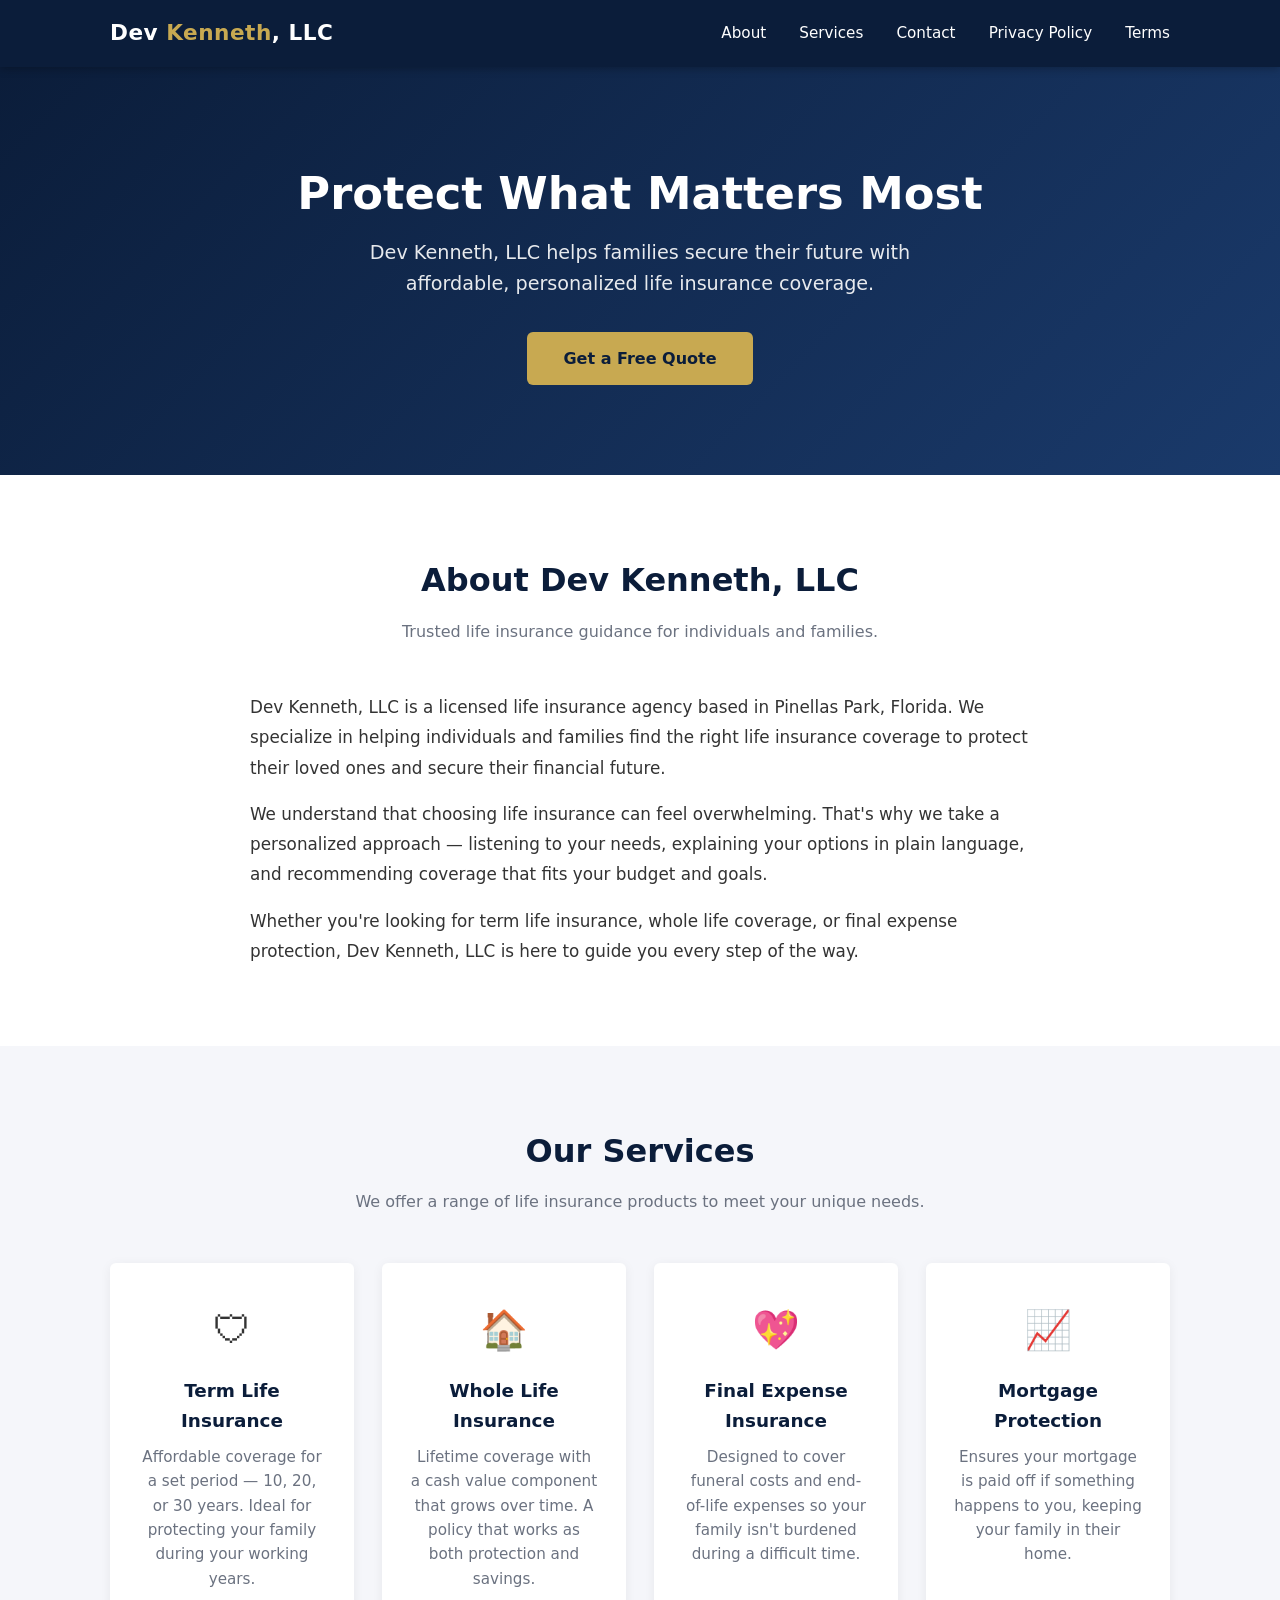
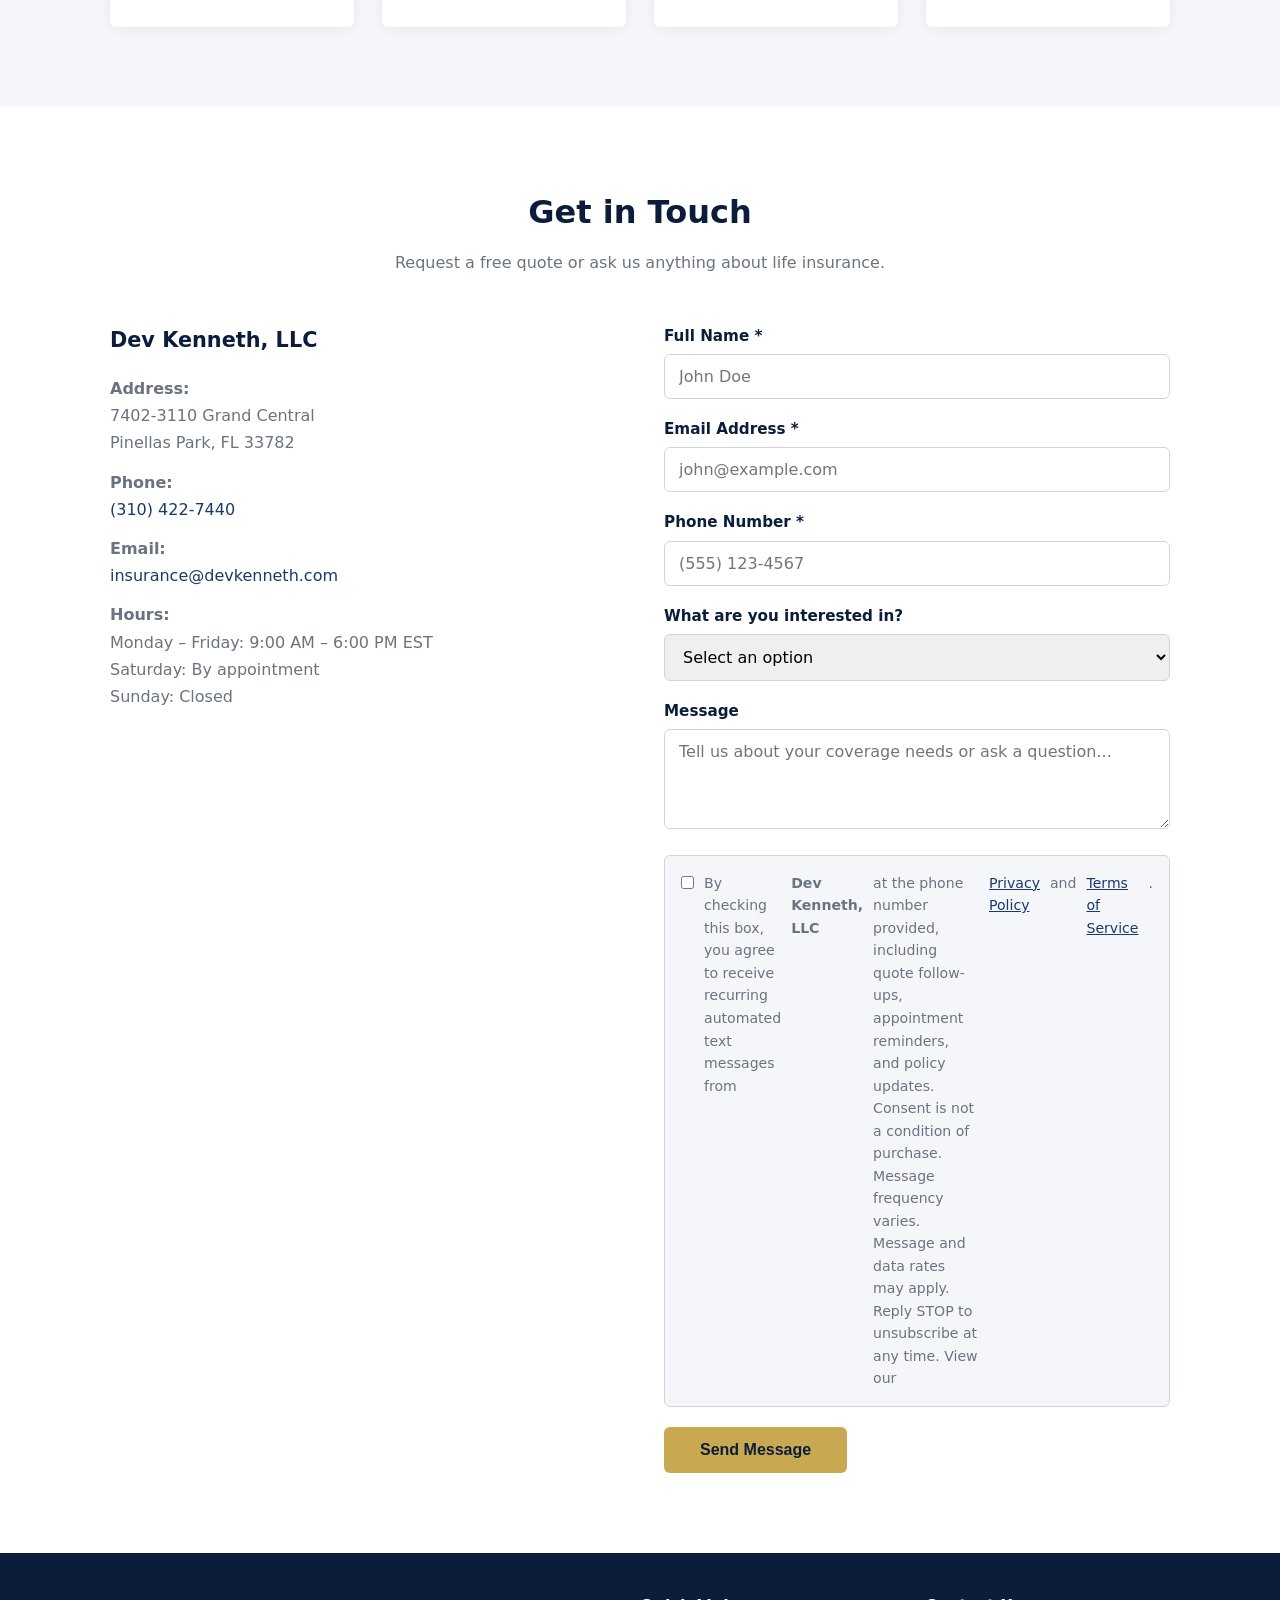
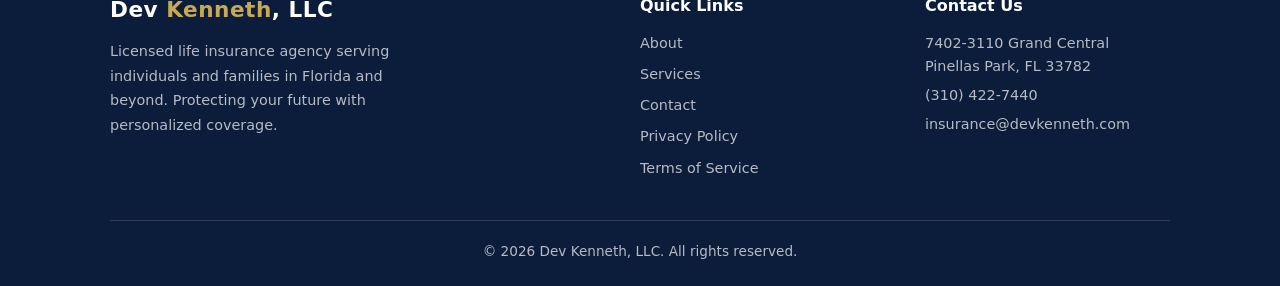
==== index.html @ 9ac1a630 "Initial commit: Dev Kenneth, LLC life insurance website for A2P compliance - Single-page site with h" ====
<!DOCTYPE html>
<html lang="en">
<head>
  <meta charset="UTF-8">
  <meta name="viewport" content="width=device-width, initial-scale=1.0">
  <title>Dev Kenneth, LLC — Life Insurance You Can Trust</title>
  <meta name="description" content="Dev Kenneth, LLC provides affordable life insurance solutions including term life, whole life, and final expense coverage in Pinellas Park, FL.">
  <link rel="stylesheet" href="styles.css">
</head>
<body>

  <!-- ===== Header ===== -->
  <header>
    <div class="container">
      <div class="logo">Dev <span>Kenneth</span>, LLC</div>
      <button class="mobile-toggle" aria-label="Toggle navigation" onclick="document.querySelector('nav').classList.toggle('open')">&#9776;</button>
      <nav>
        <a href="#about">About</a>
        <a href="#services">Services</a>
        <a href="#contact">Contact</a>
        <a href="privacy.html">Privacy Policy</a>
        <a href="terms.html">Terms</a>
      </nav>
    </div>
  </header>

  <!-- ===== Hero ===== -->
  <section class="hero">
    <div class="container">
      <h1>Protect What Matters Most</h1>
      <p>Dev Kenneth, LLC helps families secure their future with affordable, personalized life insurance coverage.</p>
      <a href="#contact" class="btn">Get a Free Quote</a>
    </div>
  </section>

  <!-- ===== About ===== -->
  <section id="about">
    <div class="container">
      <h2 class="section-title">About Dev Kenneth, LLC</h2>
      <p class="section-subtitle">Trusted life insurance guidance for individuals and families.</p>
      <div class="about-content">
        <p>Dev Kenneth, LLC is a licensed life insurance agency based in Pinellas Park, Florida. We specialize in helping individuals and families find the right life insurance coverage to protect their loved ones and secure their financial future.</p>
        <p>We understand that choosing life insurance can feel overwhelming. That's why we take a personalized approach — listening to your needs, explaining your options in plain language, and recommending coverage that fits your budget and goals.</p>
        <p>Whether you're looking for term life insurance, whole life coverage, or final expense protection, Dev Kenneth, LLC is here to guide you every step of the way.</p>
      </div>
    </div>
  </section>

  <!-- ===== Services ===== -->
  <section id="services" class="services-section">
    <div class="container">
      <h2 class="section-title">Our Services</h2>
      <p class="section-subtitle">We offer a range of life insurance products to meet your unique needs.</p>
      <div class="services-grid">

        <div class="service-card">
          <div class="service-icon">&#128737;</div>
          <h3>Term Life Insurance</h3>
          <p>Affordable coverage for a set period — 10, 20, or 30 years. Ideal for protecting your family during your working years.</p>
        </div>

        <div class="service-card">
          <div class="service-icon">&#127968;</div>
          <h3>Whole Life Insurance</h3>
          <p>Lifetime coverage with a cash value component that grows over time. A policy that works as both protection and savings.</p>
        </div>

        <div class="service-card">
          <div class="service-icon">&#128150;</div>
          <h3>Final Expense Insurance</h3>
          <p>Designed to cover funeral costs and end-of-life expenses so your family isn't burdened during a difficult time.</p>
        </div>

        <div class="service-card">
          <div class="service-icon">&#128200;</div>
          <h3>Mortgage Protection</h3>
          <p>Ensures your mortgage is paid off if something happens to you, keeping your family in their home.</p>
        </div>

      </div>
    </div>
  </section>

  <!-- ===== Contact ===== -->
  <section id="contact" class="contact-section">
    <div class="container">
      <h2 class="section-title">Get in Touch</h2>
      <p class="section-subtitle">Request a free quote or ask us anything about life insurance.</p>
      <div class="contact-grid">

        <!-- Contact Info -->
        <div class="contact-info">
          <h3>Dev Kenneth, LLC</h3>
          <p><strong>Address:</strong><br>7402-3110 Grand Central<br>Pinellas Park, FL 33782</p>
          <p><strong>Phone:</strong><br><a href="tel:+13104227440">(310) 422-7440</a></p>
          <p><strong>Email:</strong><br><a href="mailto:insurance@devkenneth.com">insurance@devkenneth.com</a></p>
          <p><strong>Hours:</strong><br>Monday – Friday: 9:00 AM – 6:00 PM EST<br>Saturday: By appointment<br>Sunday: Closed</p>
        </div>

        <!-- Contact Form -->
        <form class="contact-form" action="https://formsubmit.co/insurance@devkenneth.com" method="POST">
          <!-- FormSubmit config -->
          <input type="hidden" name="_subject" value="New Quote Request — Dev Kenneth, LLC">
          <input type="hidden" name="_captcha" value="true">
          <input type="hidden" name="_next" value="">
          <input type="text" name="_honey" style="display:none">

          <label for="name">Full Name *</label>
          <input type="text" id="name" name="name" required placeholder="John Doe">

          <label for="email">Email Address *</label>
          <input type="email" id="email" name="email" required placeholder="john@example.com">

          <label for="phone">Phone Number *</label>
          <input type="tel" id="phone" name="phone" required placeholder="(555) 123-4567">

          <label for="interest">What are you interested in?</label>
          <select id="interest" name="interest">
            <option value="">Select an option</option>
            <option value="Term Life Insurance">Term Life Insurance</option>
            <option value="Whole Life Insurance">Whole Life Insurance</option>
            <option value="Final Expense Insurance">Final Expense Insurance</option>
            <option value="Mortgage Protection">Mortgage Protection</option>
            <option value="Not Sure - Need Guidance">Not Sure — Need Guidance</option>
          </select>

          <label for="message">Message</label>
          <textarea id="message" name="message" placeholder="Tell us about your coverage needs or ask a question..."></textarea>

          <!-- SMS Opt-In (unchecked, optional) -->
          <div class="sms-consent">
            <label>
              <input type="checkbox" name="sms_consent" value="yes">
              By checking this box, you agree to receive recurring automated text messages from <strong>Dev Kenneth, LLC</strong> at the phone number provided, including quote follow-ups, appointment reminders, and policy updates. Consent is not a condition of purchase. Message frequency varies. Message and data rates may apply. Reply STOP to unsubscribe at any time. View our <a href="privacy.html" target="_blank">Privacy Policy</a> and <a href="terms.html" target="_blank">Terms of Service</a>.
            </label>
          </div>

          <button type="submit" class="btn">Send Message</button>
        </form>

      </div>
    </div>
  </section>

  <!-- ===== Footer ===== -->
  <footer>
    <div class="container">
      <div class="footer-grid">

        <div class="footer-brand">
          <div class="logo">Dev <span>Kenneth</span>, LLC</div>
          <p>Licensed life insurance agency serving individuals and families in Florida and beyond. Protecting your future with personalized coverage.</p>
        </div>

        <div class="footer-links">
          <h4>Quick Links</h4>
          <a href="#about">About</a>
          <a href="#services">Services</a>
          <a href="#contact">Contact</a>
          <a href="privacy.html">Privacy Policy</a>
          <a href="terms.html">Terms of Service</a>
        </div>

        <div class="footer-contact">
          <h4>Contact Us</h4>
          <p>7402-3110 Grand Central<br>Pinellas Park, FL 33782</p>
          <p><a href="tel:+13104227440">(310) 422-7440</a></p>
          <p><a href="mailto:insurance@devkenneth.com">insurance@devkenneth.com</a></p>
        </div>

      </div>

      <div class="footer-bottom">
        &copy; 2026 Dev Kenneth, LLC. All rights reserved.
      </div>
    </div>
  </footer>

</body>
</html>
---- styles.css ----
/* ===== Reset & Base ===== */
*, *::before, *::after { box-sizing: border-box; margin: 0; padding: 0; }

:root {
  --navy:   #0b1d3a;
  --blue:   #1a3a6b;
  --gold:   #c8a951;
  --light:  #f5f6fa;
  --white:  #ffffff;
  --text:   #333333;
  --gray:   #6b7280;
  --radius: 6px;
}

html { scroll-behavior: smooth; }

body {
  font-family: 'Segoe UI', system-ui, -apple-system, sans-serif;
  color: var(--text);
  line-height: 1.6;
  background: var(--white);
}

a { color: var(--blue); text-decoration: none; }
a:hover { color: var(--gold); }

img { max-width: 100%; display: block; }

.container {
  max-width: 1100px;
  margin: 0 auto;
  padding: 0 20px;
}

/* ===== Header / Nav ===== */
header {
  background: var(--navy);
  padding: 16px 0;
  position: sticky;
  top: 0;
  z-index: 100;
  box-shadow: 0 2px 8px rgba(0,0,0,.25);
}

header .container {
  display: flex;
  align-items: center;
  justify-content: space-between;
}

.logo {
  color: var(--white);
  font-size: 1.35rem;
  font-weight: 700;
  letter-spacing: .5px;
}

.logo span { color: var(--gold); }

nav a {
  color: var(--white);
  margin-left: 28px;
  font-size: .95rem;
  font-weight: 500;
  transition: color .2s;
}

nav a:hover { color: var(--gold); }

.mobile-toggle {
  display: none;
  background: none;
  border: none;
  color: var(--white);
  font-size: 1.5rem;
  cursor: pointer;
}

/* ===== Hero ===== */
.hero {
  background: linear-gradient(135deg, var(--navy) 0%, var(--blue) 100%);
  color: var(--white);
  padding: 100px 0 90px;
  text-align: center;
}

.hero h1 {
  font-size: 2.8rem;
  margin-bottom: 18px;
  line-height: 1.2;
}

.hero p {
  font-size: 1.2rem;
  max-width: 600px;
  margin: 0 auto 32px;
  opacity: .9;
}

.btn {
  display: inline-block;
  background: var(--gold);
  color: var(--navy);
  padding: 14px 36px;
  border-radius: var(--radius);
  font-weight: 700;
  font-size: 1rem;
  border: none;
  cursor: pointer;
  transition: background .2s, transform .15s;
}

.btn:hover {
  background: #b89740;
  transform: translateY(-1px);
  color: var(--navy);
}

/* ===== Section Shared ===== */
section { padding: 80px 0; }

.section-title {
  text-align: center;
  font-size: 2rem;
  color: var(--navy);
  margin-bottom: 12px;
}

.section-subtitle {
  text-align: center;
  color: var(--gray);
  max-width: 600px;
  margin: 0 auto 48px;
}

/* ===== About ===== */
.about-content {
  max-width: 780px;
  margin: 0 auto;
  font-size: 1.05rem;
  line-height: 1.8;
}

.about-content p + p { margin-top: 16px; }

/* ===== Services ===== */
.services-section { background: var(--light); }

.services-grid {
  display: grid;
  grid-template-columns: repeat(auto-fit, minmax(240px, 1fr));
  gap: 28px;
}

.service-card {
  background: var(--white);
  border-radius: var(--radius);
  padding: 36px 28px;
  text-align: center;
  box-shadow: 0 2px 12px rgba(0,0,0,.06);
  transition: transform .2s, box-shadow .2s;
}

.service-card:hover {
  transform: translateY(-4px);
  box-shadow: 0 6px 20px rgba(0,0,0,.1);
}

.service-icon {
  font-size: 2.4rem;
  margin-bottom: 16px;
}

.service-card h3 {
  color: var(--navy);
  margin-bottom: 10px;
  font-size: 1.15rem;
}

.service-card p {
  color: var(--gray);
  font-size: .95rem;
}

/* ===== Contact Form ===== */
.contact-section { background: var(--white); }

.contact-grid {
  display: grid;
  grid-template-columns: 1fr 1fr;
  gap: 48px;
  align-items: start;
}

.contact-info h3 {
  color: var(--navy);
  font-size: 1.3rem;
  margin-bottom: 18px;
}

.contact-info p {
  margin-bottom: 12px;
  color: var(--gray);
  line-height: 1.7;
}

.contact-info a { color: var(--blue); }

.contact-form label {
  display: block;
  font-weight: 600;
  margin-bottom: 6px;
  color: var(--navy);
  font-size: .95rem;
}

.contact-form input,
.contact-form textarea,
.contact-form select {
  width: 100%;
  padding: 12px 14px;
  border: 1px solid #d1d5db;
  border-radius: var(--radius);
  font-size: 1rem;
  font-family: inherit;
  margin-bottom: 18px;
  transition: border-color .2s;
}

.contact-form input:focus,
.contact-form textarea:focus,
.contact-form select:focus {
  outline: none;
  border-color: var(--blue);
}

.contact-form textarea { resize: vertical; min-height: 100px; }

/* SMS Consent Checkbox */
.sms-consent {
  background: var(--light);
  border: 1px solid #d1d5db;
  border-radius: var(--radius);
  padding: 16px;
  margin-bottom: 20px;
}

.sms-consent label {
  display: flex;
  align-items: flex-start;
  gap: 10px;
  font-weight: 400;
  font-size: .88rem;
  color: var(--gray);
  line-height: 1.6;
  margin-bottom: 0;
  cursor: pointer;
}

.sms-consent input[type="checkbox"] {
  width: auto;
  margin: 4px 0 0;
  flex-shrink: 0;
}

.sms-consent a {
  color: var(--blue);
  text-decoration: underline;
}

/* ===== Footer ===== */
footer {
  background: var(--navy);
  color: rgba(255,255,255,.7);
  padding: 40px 0 24px;
}

.footer-grid {
  display: grid;
  grid-template-columns: 2fr 1fr 1fr;
  gap: 40px;
  margin-bottom: 32px;
}

.footer-brand .logo { margin-bottom: 12px; display: inline-block; }

.footer-brand p {
  font-size: .9rem;
  line-height: 1.7;
  max-width: 320px;
}

footer h4 {
  color: var(--white);
  margin-bottom: 14px;
  font-size: 1rem;
}

.footer-links a {
  display: block;
  color: rgba(255,255,255,.7);
  margin-bottom: 8px;
  font-size: .9rem;
}

.footer-links a:hover { color: var(--gold); }

.footer-contact p {
  font-size: .9rem;
  margin-bottom: 6px;
}

.footer-contact a { color: rgba(255,255,255,.7); }
.footer-contact a:hover { color: var(--gold); }

.footer-bottom {
  border-top: 1px solid rgba(255,255,255,.15);
  padding-top: 20px;
  text-align: center;
  font-size: .85rem;
}

/* ===== Legal Pages (Privacy / Terms) ===== */
.legal-page {
  padding: 60px 0 80px;
}

.legal-page h1 {
  color: var(--navy);
  font-size: 2rem;
  margin-bottom: 8px;
}

.legal-page .last-updated {
  color: var(--gray);
  font-size: .9rem;
  margin-bottom: 36px;
}

.legal-page h2 {
  color: var(--navy);
  font-size: 1.3rem;
  margin: 32px 0 12px;
}

.legal-page p,
.legal-page li {
  color: var(--text);
  line-height: 1.8;
  margin-bottom: 12px;
}

.legal-page ul {
  padding-left: 24px;
  margin-bottom: 16px;
}

.legal-page strong { color: var(--navy); }

/* ===== Responsive ===== */
@media (max-width: 768px) {
  .mobile-toggle { display: block; }

  nav {
    display: none;
    position: absolute;
    top: 100%;
    left: 0;
    right: 0;
    background: var(--navy);
    padding: 16px 20px;
    flex-direction: column;
  }

  nav.open { display: flex; }

  nav a {
    margin: 0 0 12px;
    font-size: 1.05rem;
  }

  .hero { padding: 60px 0 50px; }
  .hero h1 { font-size: 2rem; }
  .hero p { font-size: 1rem; }

  .contact-grid { grid-template-columns: 1fr; }

  .footer-grid { grid-template-columns: 1fr; gap: 28px; }
}
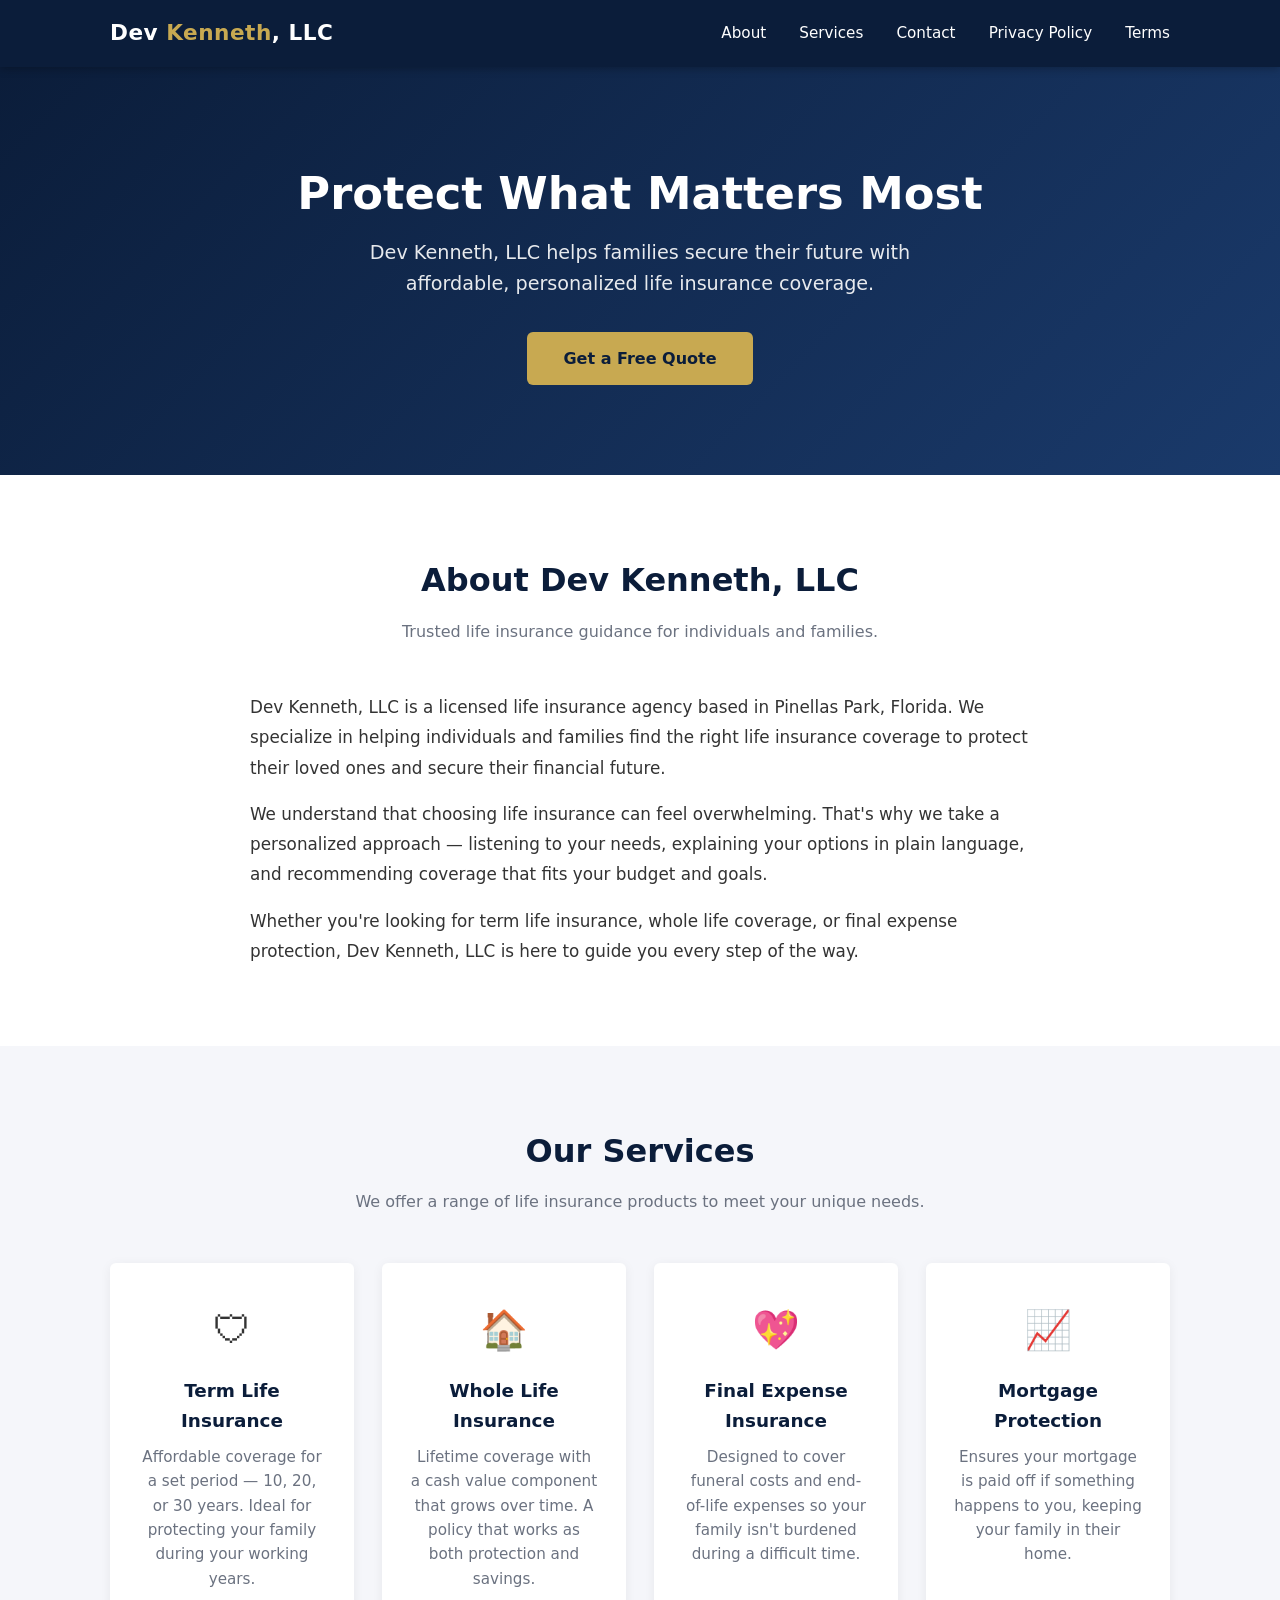
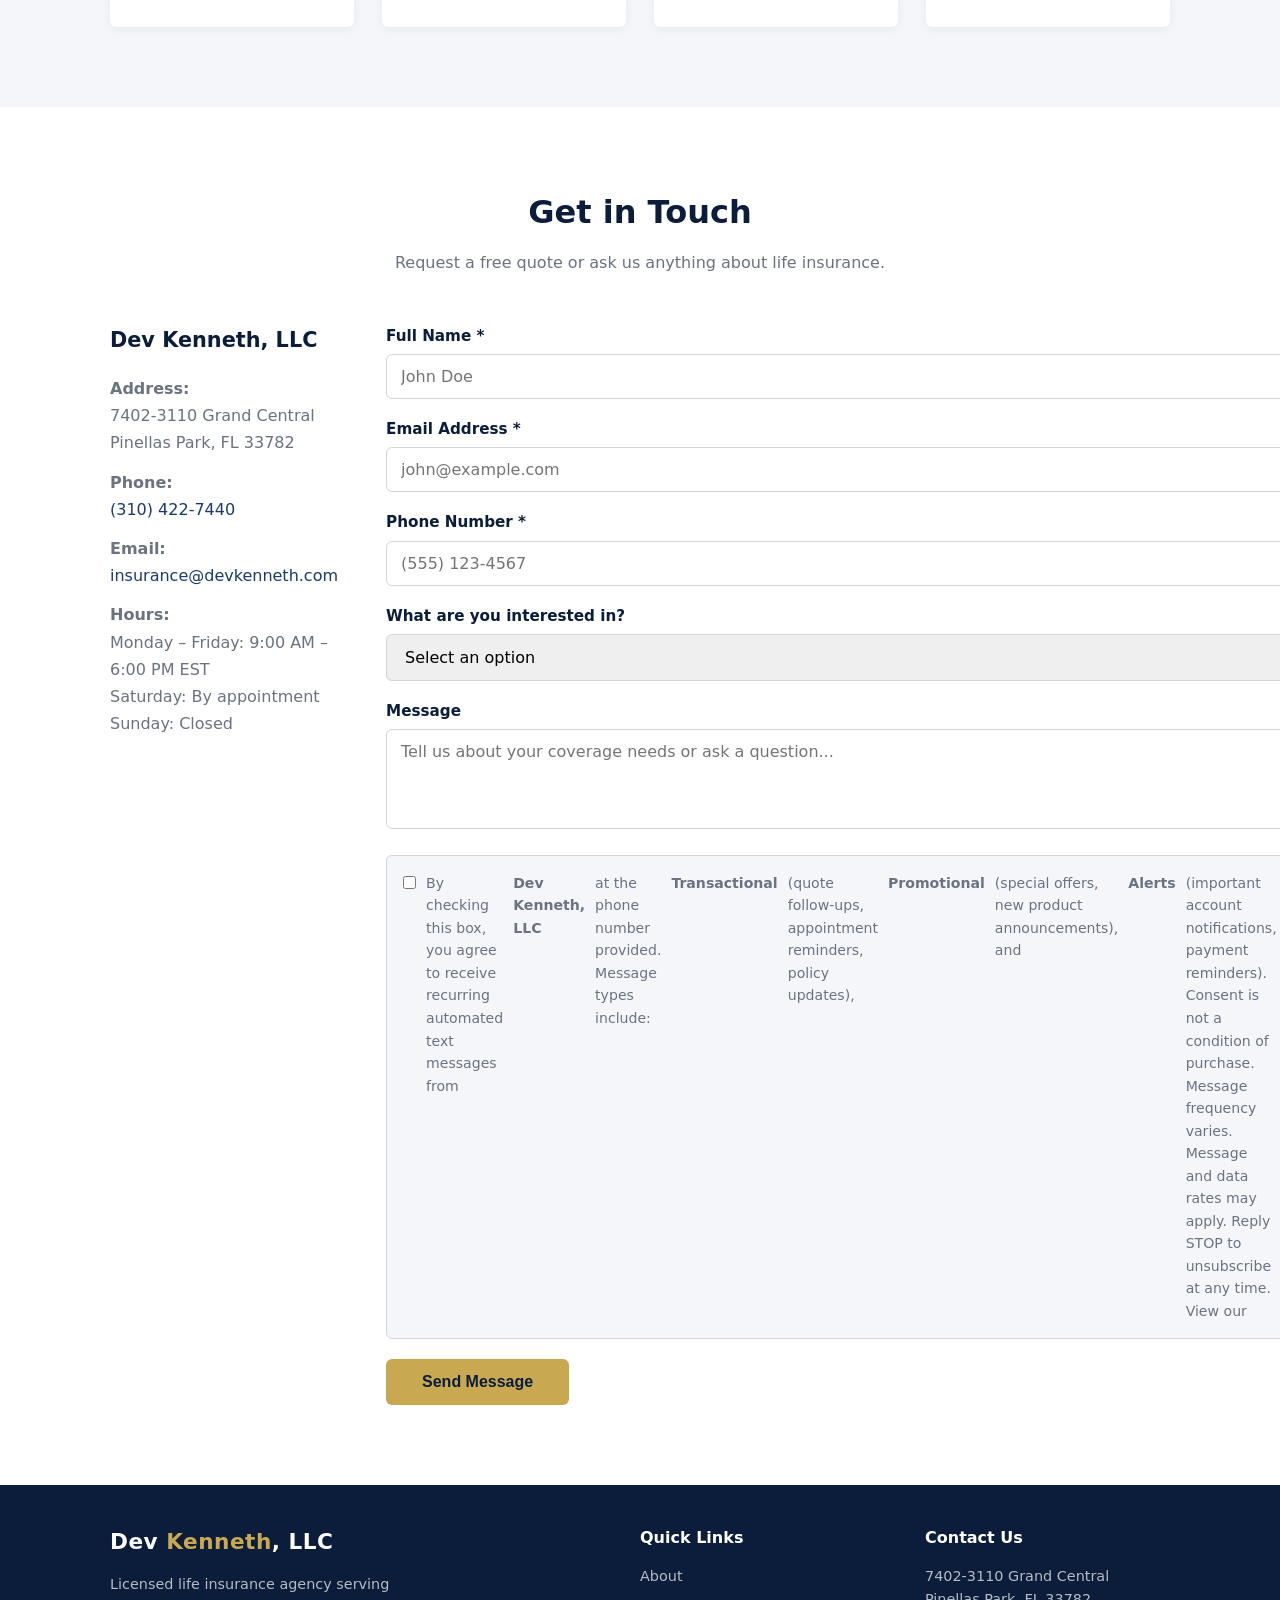
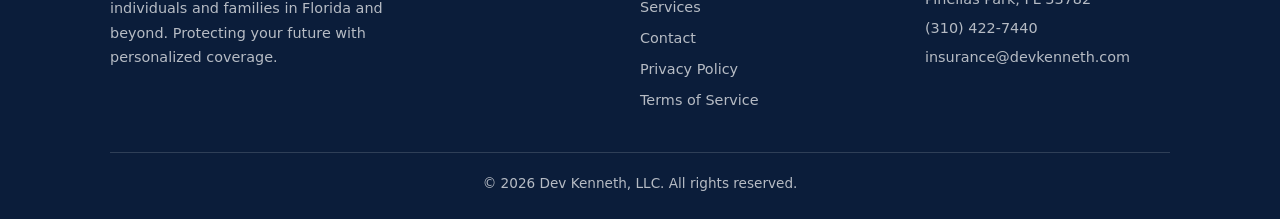
==== commit b052d90c: "Add message types (transactional, promotional, alerts) to SMS opt-in disclosure Co-Authored-By: Clau" ====
--- a/index.html
+++ b/index.html
@@ -131,7 +131,7 @@
           <div class="sms-consent">
             <label>
               <input type="checkbox" name="sms_consent" value="yes">
-              By checking this box, you agree to receive recurring automated text messages from <strong>Dev Kenneth, LLC</strong> at the phone number provided, including quote follow-ups, appointment reminders, and policy updates. Consent is not a condition of purchase. Message frequency varies. Message and data rates may apply. Reply STOP to unsubscribe at any time. View our <a href="privacy.html" target="_blank">Privacy Policy</a> and <a href="terms.html" target="_blank">Terms of Service</a>.
+              By checking this box, you agree to receive recurring automated text messages from <strong>Dev Kenneth, LLC</strong> at the phone number provided. Message types include: <strong>Transactional</strong> (quote follow-ups, appointment reminders, policy updates), <strong>Promotional</strong> (special offers, new product announcements), and <strong>Alerts</strong> (important account notifications, payment reminders). Consent is not a condition of purchase. Message frequency varies. Message and data rates may apply. Reply STOP to unsubscribe at any time. View our <a href="privacy.html" target="_blank">Privacy Policy</a> and <a href="terms.html" target="_blank">Terms of Service</a>.
             </label>
           </div>
 
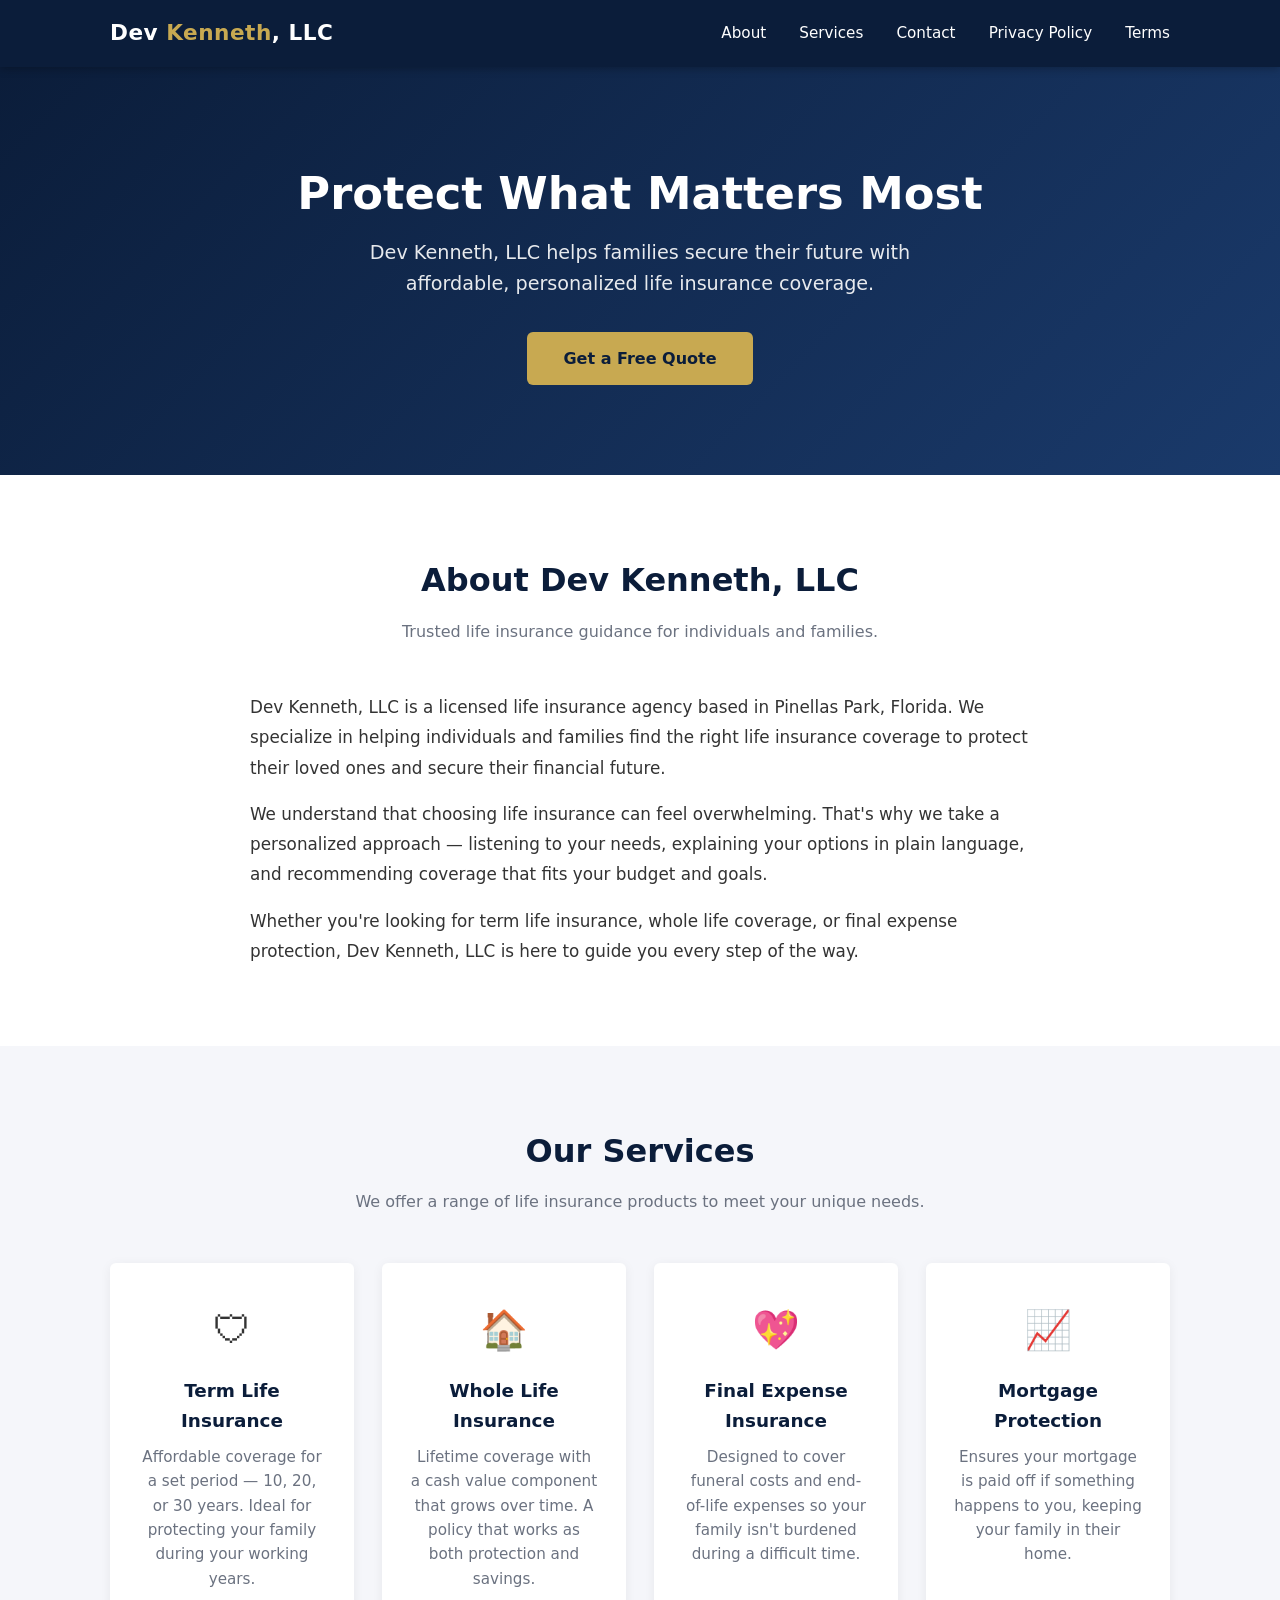
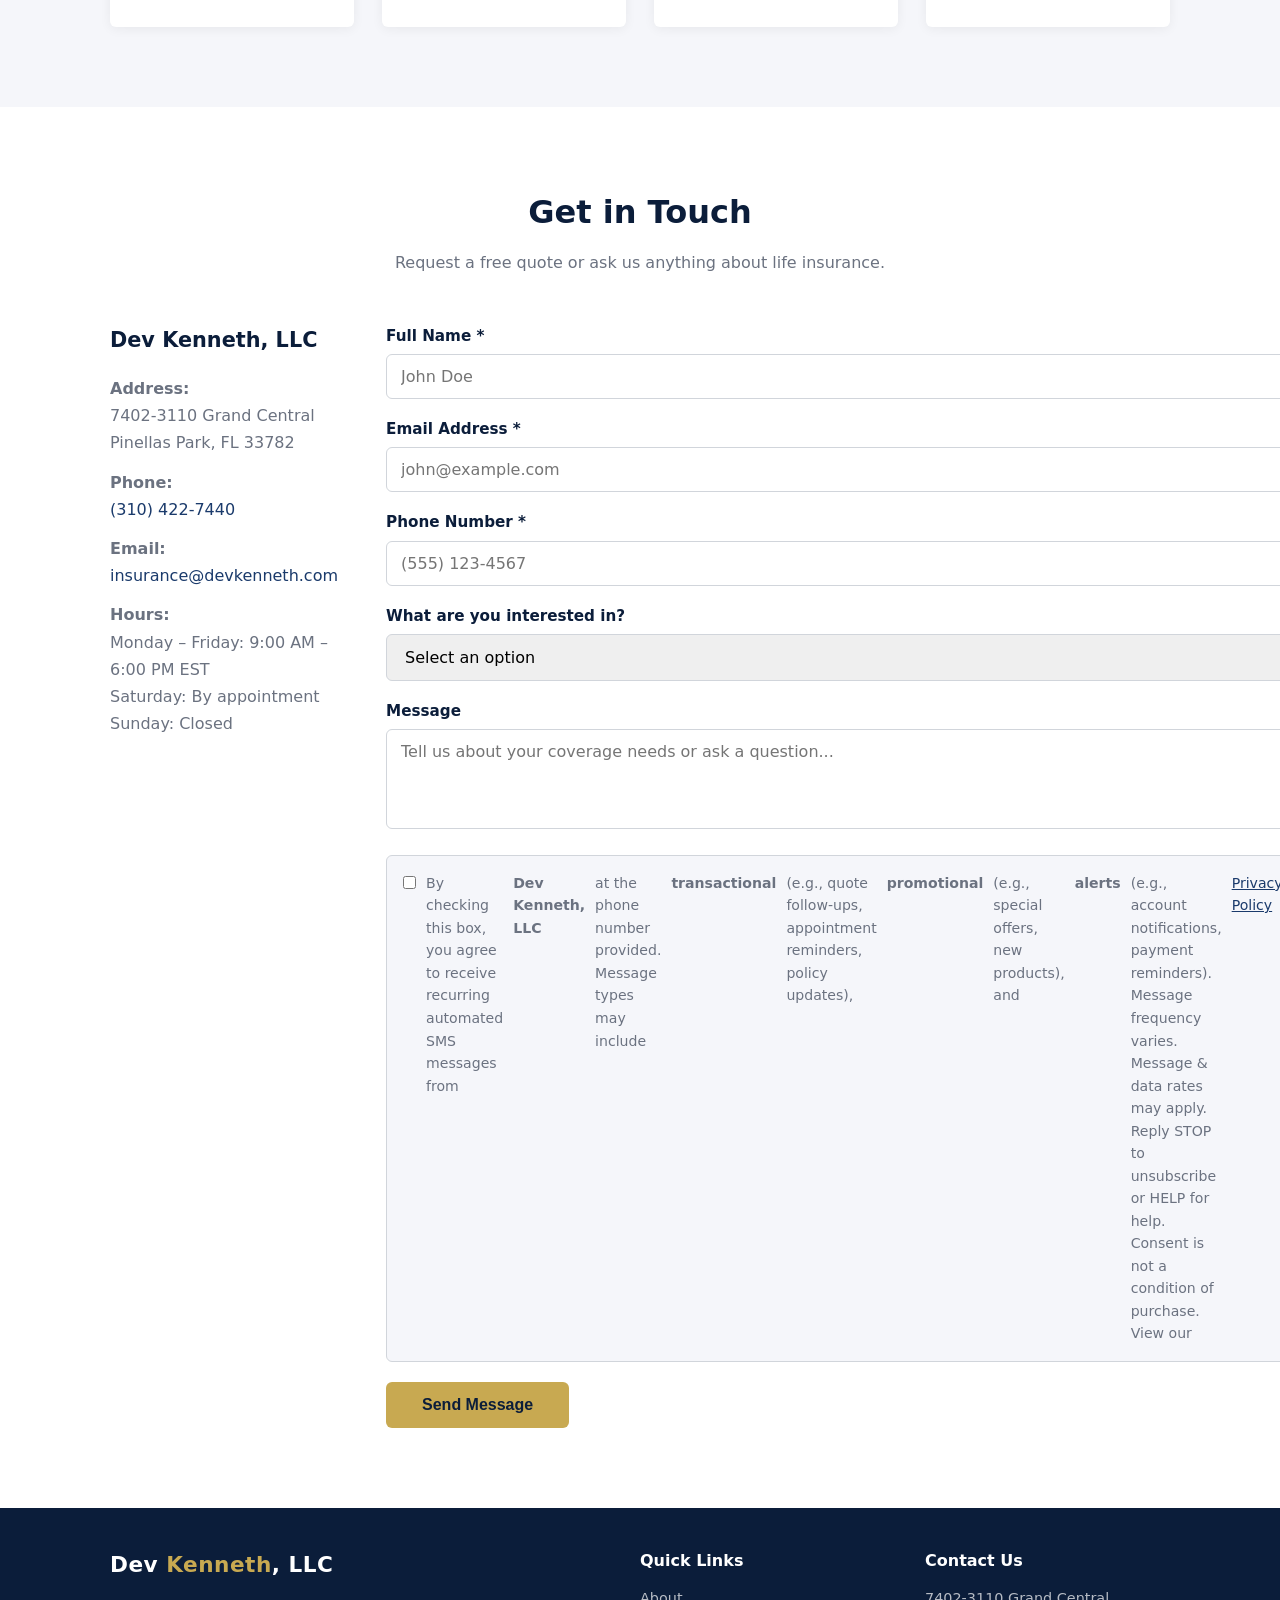
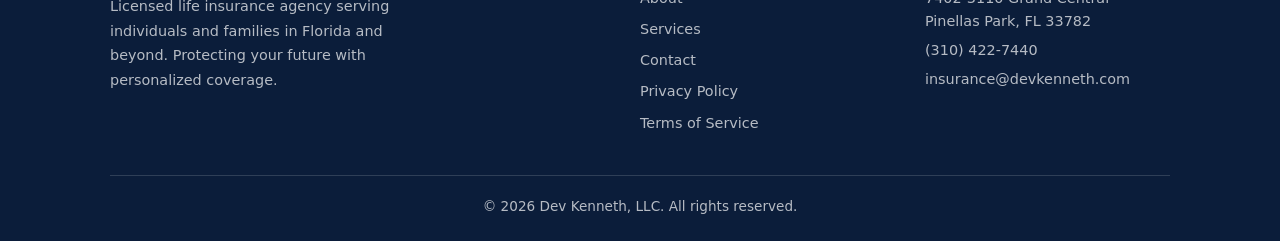
==== commit b861c566: "Update SMS opt-in disclosure text with exact wording and message type examples Co-Authored-By: Claud" ====
--- a/index.html
+++ b/index.html
@@ -131,7 +131,7 @@
           <div class="sms-consent">
             <label>
               <input type="checkbox" name="sms_consent" value="yes">
-              By checking this box, you agree to receive recurring automated text messages from <strong>Dev Kenneth, LLC</strong> at the phone number provided. Message types include: <strong>Transactional</strong> (quote follow-ups, appointment reminders, policy updates), <strong>Promotional</strong> (special offers, new product announcements), and <strong>Alerts</strong> (important account notifications, payment reminders). Consent is not a condition of purchase. Message frequency varies. Message and data rates may apply. Reply STOP to unsubscribe at any time. View our <a href="privacy.html" target="_blank">Privacy Policy</a> and <a href="terms.html" target="_blank">Terms of Service</a>.
+              By checking this box, you agree to receive recurring automated SMS messages from <strong>Dev Kenneth, LLC</strong> at the phone number provided. Message types may include <strong>transactional</strong> (e.g., quote follow-ups, appointment reminders, policy updates), <strong>promotional</strong> (e.g., special offers, new products), and <strong>alerts</strong> (e.g., account notifications, payment reminders). Message frequency varies. Message &amp; data rates may apply. Reply STOP to unsubscribe or HELP for help. Consent is not a condition of purchase. View our <a href="privacy.html" target="_blank">Privacy Policy</a> and <a href="terms.html" target="_blank">Terms of Service</a>.
             </label>
           </div>
 
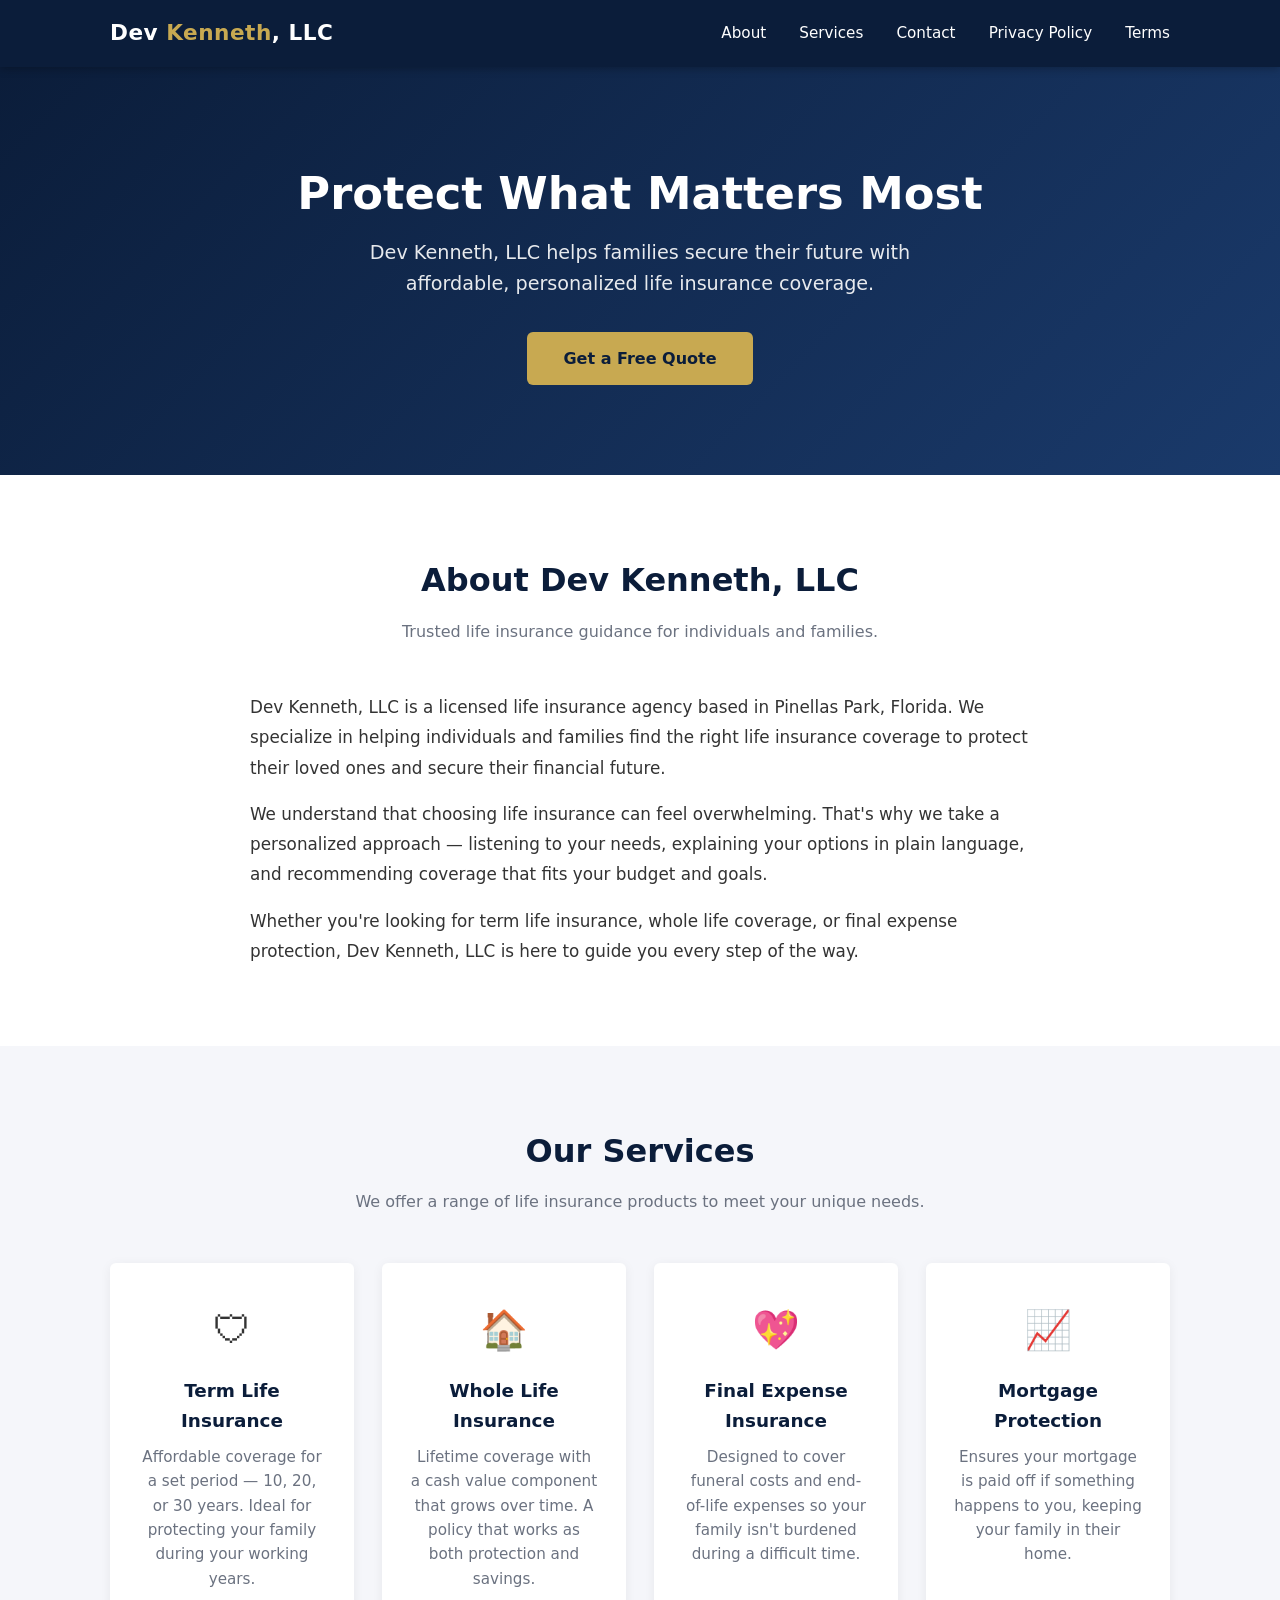
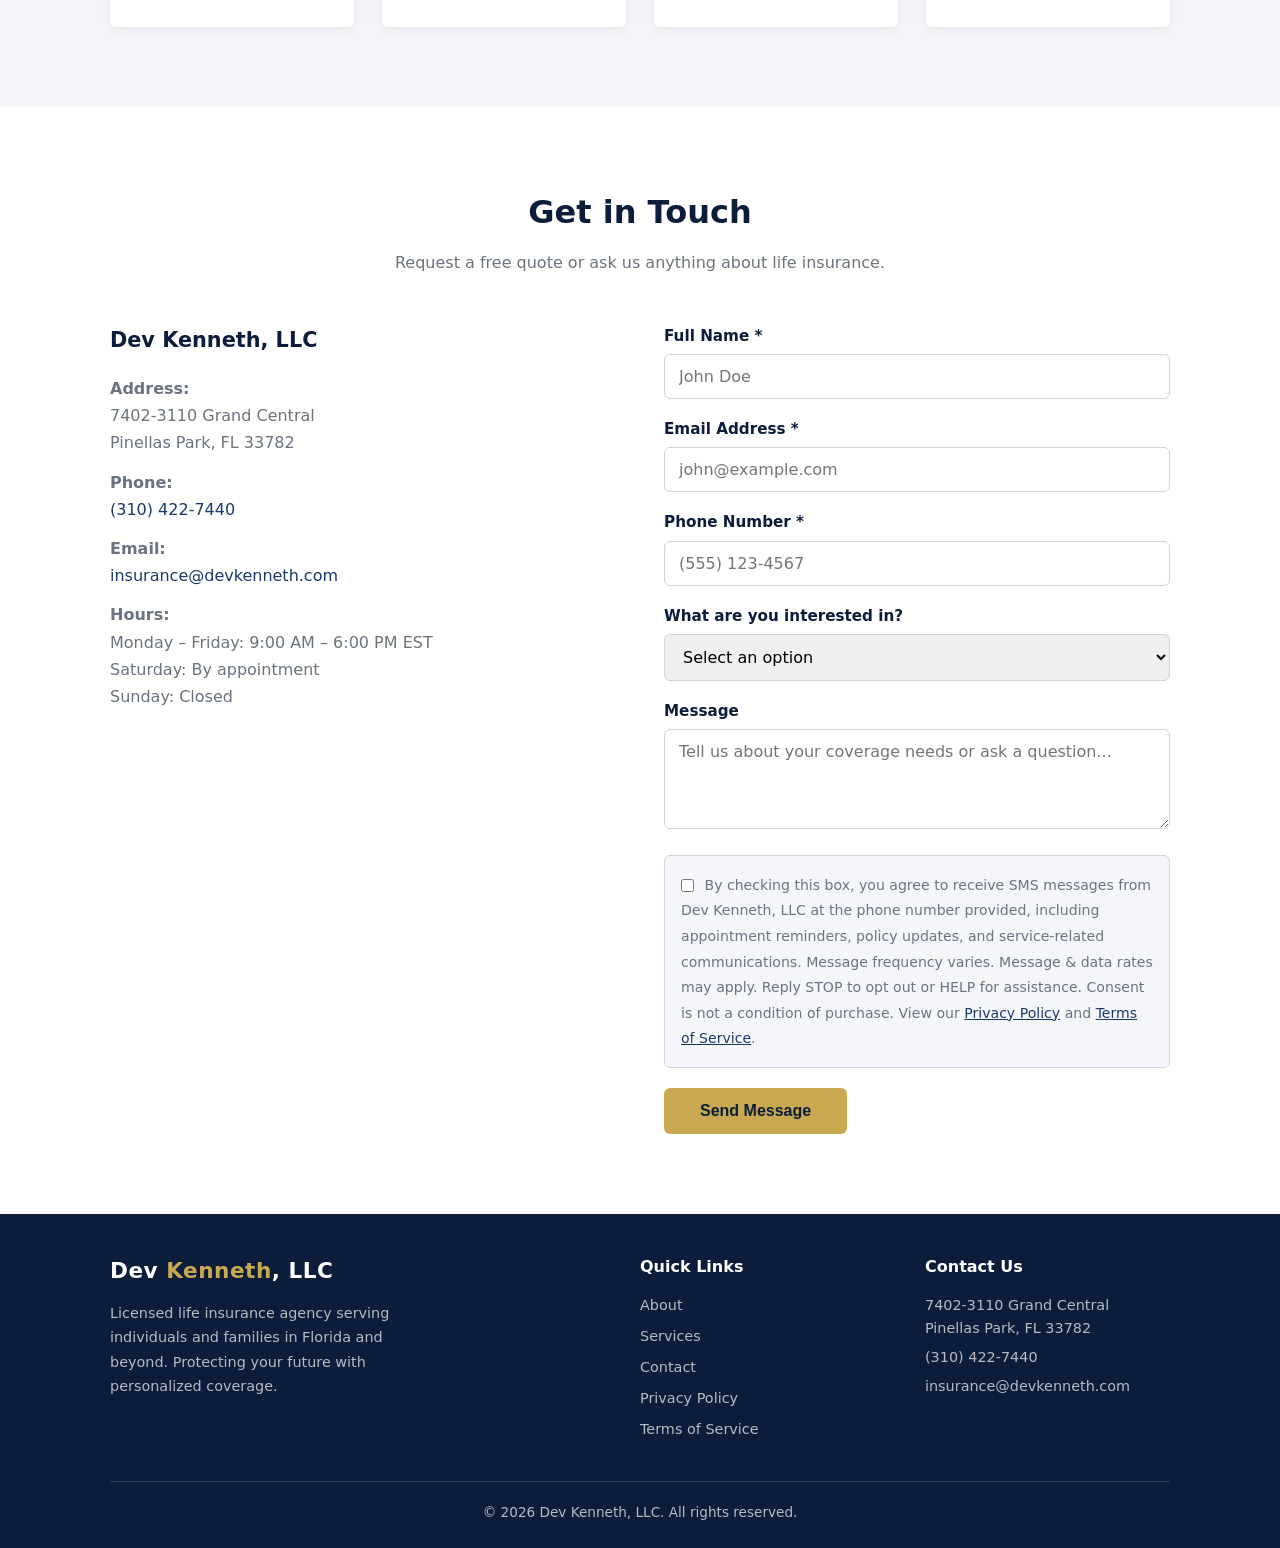
==== commit 12a9a84e: "Update SMS opt-in checkbox text to simplified disclosure wording Co-Authored-By: Claude Opus 4.6 (1M" ====
--- a/index.html
+++ b/index.html
@@ -131,7 +131,7 @@
           <div class="sms-consent">
             <label>
               <input type="checkbox" name="sms_consent" value="yes">
-              By checking this box, you agree to receive recurring automated SMS messages from <strong>Dev Kenneth, LLC</strong> at the phone number provided. Message types may include <strong>transactional</strong> (e.g., quote follow-ups, appointment reminders, policy updates), <strong>promotional</strong> (e.g., special offers, new products), and <strong>alerts</strong> (e.g., account notifications, payment reminders). Message frequency varies. Message &amp; data rates may apply. Reply STOP to unsubscribe or HELP for help. Consent is not a condition of purchase. View our <a href="privacy.html" target="_blank">Privacy Policy</a> and <a href="terms.html" target="_blank">Terms of Service</a>.
+              By checking this box, you agree to receive SMS messages from Dev Kenneth, LLC at the phone number provided, including appointment reminders, policy updates, and service-related communications. Message frequency varies. Message &amp; data rates may apply. Reply STOP to opt out or HELP for assistance. Consent is not a condition of purchase. View our <a href="privacy.html" target="_blank">Privacy Policy</a> and <a href="terms.html" target="_blank">Terms of Service</a>.
             </label>
           </div>
 
--- a/styles.css
+++ b/styles.css
@@ -246,9 +246,7 @@
 }
 
 .sms-consent label {
-  display: flex;
-  align-items: flex-start;
-  gap: 10px;
+  display: inline;
   font-weight: 400;
   font-size: .88rem;
   color: var(--gray);
@@ -259,8 +257,9 @@
 
 .sms-consent input[type="checkbox"] {
   width: auto;
-  margin: 4px 0 0;
-  flex-shrink: 0;
+  margin: 0 6px 0 0;
+  vertical-align: middle;
+  display: inline;
 }
 
 .sms-consent a {
